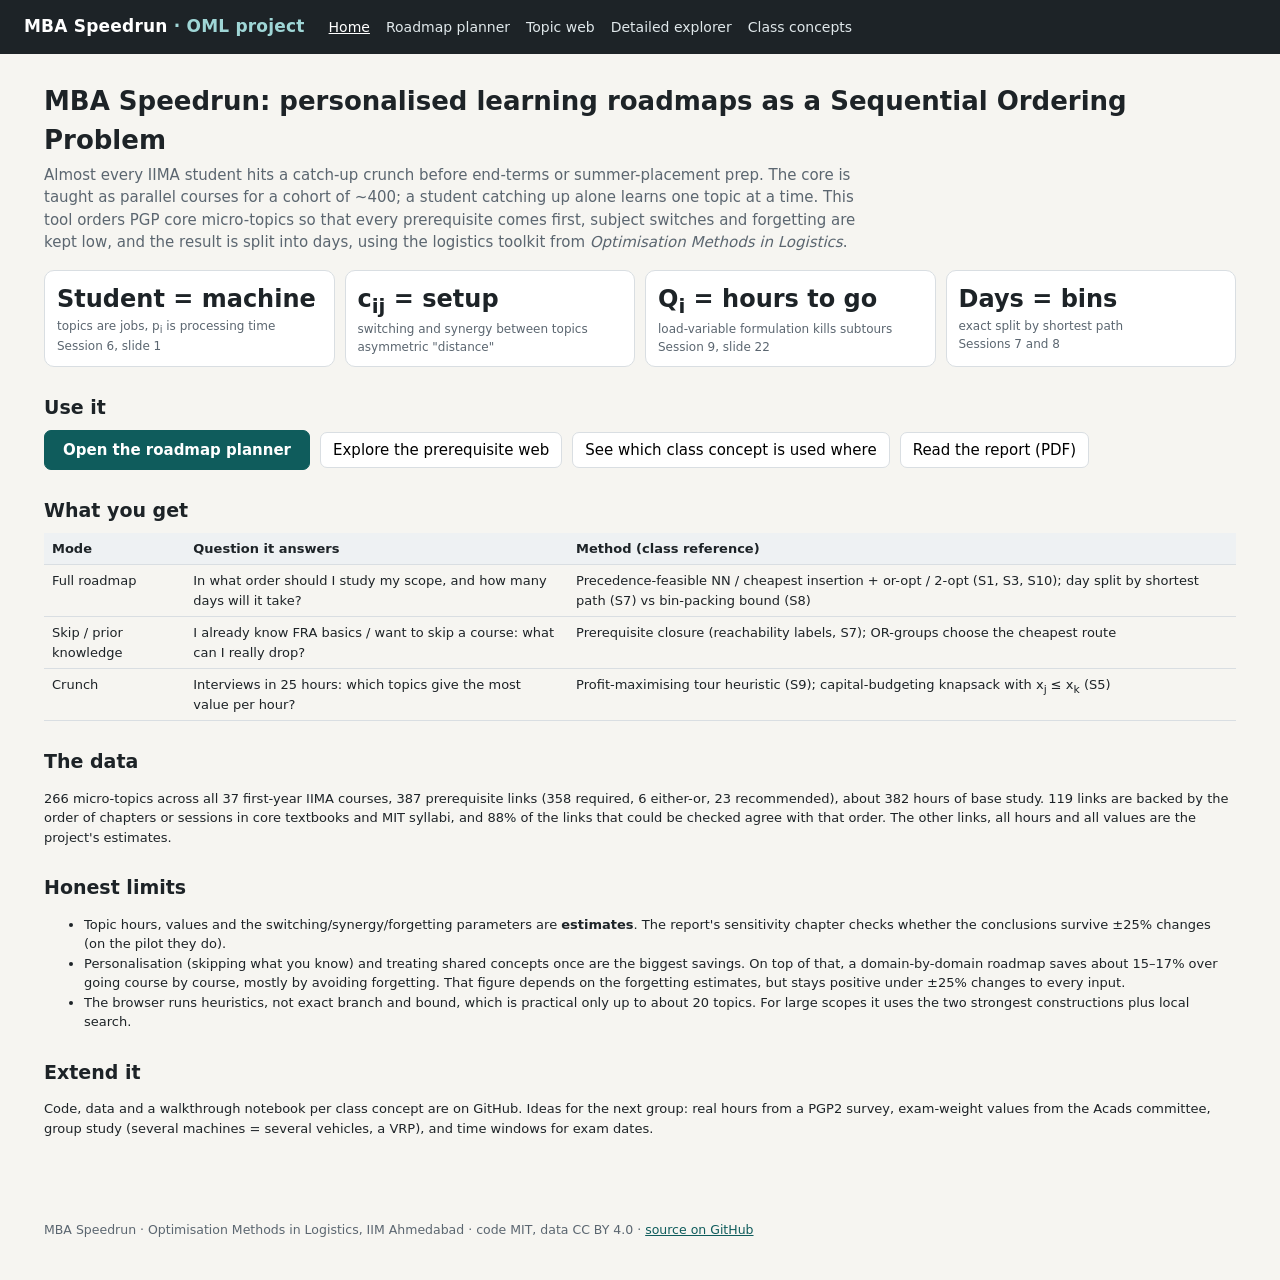
==== docs/index.html @ 9614f182 "MBA Speedrun: learning roadmaps as a Sequential Ordering Problem OML group project, IIM Ahmedabad. M" ====
<!DOCTYPE html>
<html lang="en">
<head>
<meta charset="utf-8">
<meta name="viewport" content="width=device-width, initial-scale=1">
<title>MBA Speedrun · Personalised learning roadmaps</title>
<link rel="stylesheet" href="assets/style.css">
</head>
<body>
<header class="site">
  <div class="brand">MBA Speedrun <span>· OML project</span></div>
  <nav><a href="index.html" class="active">Home</a><a href="planner.html">Roadmap planner</a><a href="explorer.html">Topic web</a><a href="topic-web.html">Detailed explorer</a><a href="concepts.html">Class concepts</a></nav>
</header>
<main>
  <h1>MBA Speedrun: personalised learning roadmaps as a Sequential Ordering Problem</h1>
  <p class="lede">Almost every IIMA student hits a catch-up crunch before end-terms or summer-placement prep. The core is taught as parallel courses for a cohort of ~400; a student catching up alone learns one topic at a time.
  This tool orders PGP core micro-topics so that every prerequisite comes first, subject switches and forgetting are kept low, and the result is split into days, using the logistics toolkit from <i>Optimisation Methods in Logistics</i>.</p>

  <div class="kpis" style="margin:14px 0 6px">
    <div class="kpi"><div class="v">Student = machine</div><div class="l">topics are jobs, p<sub>i</sub> is processing time</div><div class="s">Session 6, slide 1</div></div>
    <div class="kpi"><div class="v">c<sub>ij</sub> = setup</div><div class="l">switching and synergy between topics</div><div class="s">asymmetric "distance"</div></div>
    <div class="kpi"><div class="v">Q<sub>i</sub> = hours to go</div><div class="l">load-variable formulation kills subtours</div><div class="s">Session 9, slide 22</div></div>
    <div class="kpi"><div class="v">Days = bins</div><div class="l">exact split by shortest path</div><div class="s">Sessions 7 and 8</div></div>
  </div>

  <h2>Use it</h2>
  <div class="row">
    <a href="planner.html"><button class="primary" type="button">Open the roadmap planner</button></a>
    <a href="explorer.html"><button type="button">Explore the prerequisite web</button></a>
    <a href="concepts.html"><button type="button">See which class concept is used where</button></a>
    <a href="report.pdf"><button type="button">Read the report (PDF)</button></a>
  </div>

  <h2>What you get</h2>
  <table class="cmp">
    <tr><th>Mode</th><th>Question it answers</th><th>Method (class reference)</th></tr>
    <tr><td>Full roadmap</td><td>In what order should I study my scope, and how many days will it take?</td><td>Precedence-feasible NN / cheapest insertion + or-opt / 2-opt (S1, S3, S10); day split by shortest path (S7) vs bin-packing bound (S8)</td></tr>
    <tr><td>Skip / prior knowledge</td><td>I already know FRA basics / want to skip a course: what can I really drop?</td><td>Prerequisite closure (reachability labels, S7); OR-groups choose the cheapest route</td></tr>
    <tr><td>Crunch</td><td>Interviews in 25 hours: which topics give the most value per hour?</td><td>Profit-maximising tour heuristic (S9); capital-budgeting knapsack with x<sub>j</sub> ≤ x<sub>k</sub> (S5)</td></tr>
  </table>

  <h2>The data</h2>
  <p class="small">266 micro-topics across all 37 first-year IIMA courses, 387 prerequisite links (358 required, 6 either-or, 23 recommended), about 382 hours of base study.
  119 links are backed by the order of chapters or sessions in core textbooks and MIT syllabi, and 88% of the links that could be checked agree with that order. The other links, all hours and all values are the project's estimates.</p>

  <h2>Honest limits</h2>
  <ul class="small">
    <li>Topic hours, values and the switching/synergy/forgetting parameters are <b>estimates</b>. The report's sensitivity chapter checks whether the conclusions survive ±25% changes (on the pilot they do).</li>
    <li>Personalisation (skipping what you know) and treating shared concepts once are the biggest savings. On top of that, a domain-by-domain roadmap saves about 15–17% over going course by course, mostly by avoiding forgetting. That figure depends on the forgetting estimates, but stays positive under ±25% changes to every input.</li>
    <li>The browser runs heuristics, not exact branch and bound, which is practical only up to about 20 topics. For large scopes it uses the two strongest constructions plus local search.</li>
  </ul>

  <h2>Extend it</h2>
  <p class="small">Code, data and a walkthrough notebook per class concept are on GitHub. Ideas for the next group: real hours from a PGP2 survey, exam-weight values from the Acads committee, group study (several machines = several vehicles, a VRP), and time windows for exam dates.</p>
</main>
<footer>MBA Speedrun · Optimisation Methods in Logistics, IIM Ahmedabad · code MIT, data CC BY 4.0 · <a href="https://github.com/p25prathik-hue/mba-speedrun">source on GitHub</a></footer>
</body>
</html>
---- docs/assets/style.css ----
:root{
  --ink:#1d2327; --muted:#5b6670; --line:#d9dee2; --bg:#f6f5f1; --card:#ffffff;
  --accent:#0f5c5c; --accent-2:#b5532a; --warn:#8a5a00; --warn-bg:#fff6e0;
  --d0:#0072B2; --d1:#D55E00; --d2:#009E73; --d3:#CC79A7; --d4:#E69F00; --d5:#56B4E9; --d6:#7f7f7f; --d7:#332288;
  --radius:10px; --mono: ui-monospace, SFMono-Regular, Menlo, Consolas, monospace;
}
*{box-sizing:border-box}
html,body{margin:0;background:var(--bg);color:var(--ink);font:15px/1.5 system-ui,-apple-system,"Segoe UI",Roboto,"Helvetica Neue",Arial,sans-serif}
a{color:var(--accent)}
header.site{background:var(--ink);color:#fff;padding:14px 24px;display:flex;gap:24px;align-items:center;flex-wrap:wrap}
header.site .brand{font-weight:700;letter-spacing:.2px;font-size:17px}
header.site .brand span{color:#9fd6d6;font-weight:600}
header.site nav a{color:#dfe7ea;text-decoration:none;margin-right:16px;font-size:14px}
header.site nav a.active,header.site nav a:hover{color:#fff;text-decoration:underline}
main{max-width:1240px;margin:0 auto;padding:20px 24px 60px}
h1{font-size:26px;margin:8px 0 4px} h2{font-size:19px;margin:26px 0 8px} h3{font-size:15px;margin:14px 0 6px}
p.lede{color:var(--muted);margin:0 0 16px;max-width:820px}
.badge{display:inline-block;font-size:12px;padding:2px 8px;border-radius:99px;background:#e7efe9;color:#24543a;border:1px solid #c5d9cb}
.badge.est{background:var(--warn-bg);color:var(--warn);border-color:#f0d9a6}
.grid{display:grid;grid-template-columns:380px 1fr;gap:20px}
@media (max-width:900px){.grid{grid-template-columns:1fr}}
.card{background:var(--card);border:1px solid var(--line);border-radius:var(--radius);padding:14px 16px}
.row{display:flex;gap:10px;align-items:center;flex-wrap:wrap}
label.small{font-size:13px;color:var(--muted)}
input[type=number]{width:72px;padding:6px 8px;border:1px solid var(--line);border-radius:6px;font:inherit}
select{padding:5px 6px;border:1px solid var(--line);border-radius:6px;font:inherit;background:#fff}
button{font:inherit;border:1px solid var(--line);background:#fff;border-radius:7px;padding:6px 12px;cursor:pointer}
button:hover{border-color:var(--accent)}
button.primary{background:var(--accent);color:#fff;border-color:var(--accent);font-weight:600;padding:8px 18px}
button.preset{font-size:13px;padding:4px 10px}
button.preset.on{background:#e3f0f0;border-color:var(--accent)}
.seg{display:inline-flex;border:1px solid var(--line);border-radius:7px;overflow:hidden}
.seg button{border:0;border-radius:0;padding:6px 12px}
.seg button.on{background:var(--accent);color:#fff}
.course{border-top:1px solid var(--line);padding:8px 0}
.course summary{cursor:pointer;display:flex;justify-content:space-between;align-items:center;gap:8px;list-style:none}
.course summary::-webkit-details-marker{display:none}
.course .cname{font-weight:600;font-size:14px}
.topic{display:grid;grid-template-columns:20px 1fr 92px;gap:6px;align-items:center;font-size:13px;padding:3px 0 3px 4px}
.topic .t{color:var(--ink)} .topic .h{color:var(--muted);font-size:12px}
.topic.off .t{color:#9aa3aa;text-decoration:line-through}
.chip{display:inline-block;width:10px;height:10px;border-radius:2px;margin-right:6px;vertical-align:middle}
.kpis{display:grid;grid-template-columns:repeat(4,1fr);gap:10px}
@media (max-width:700px){.kpis{grid-template-columns:repeat(2,1fr)}}
.kpi{background:var(--card);border:1px solid var(--line);border-radius:var(--radius);padding:10px 12px}
.kpi .v{font-size:24px;font-weight:700} .kpi .l{font-size:12px;color:var(--muted)}
.kpi .s{font-size:12px;color:var(--muted)}
.notes{background:var(--warn-bg);border:1px solid #f0d9a6;border-radius:8px;padding:8px 12px;font-size:13px;color:#5d4300;margin:10px 0}
.notes:empty{display:none}
.days{display:grid;grid-template-columns:repeat(auto-fill,minmax(250px,1fr));gap:10px;margin-top:10px}
.day{background:var(--card);border:1px solid var(--line);border-radius:var(--radius);padding:10px 12px;break-inside:avoid}
.day .dh{display:flex;justify-content:space-between;font-weight:600;font-size:14px;margin-bottom:4px}
.day .dh span{color:var(--muted);font-weight:500}
.day ol{margin:0;padding-left:18px;font-size:13px}
.day li{margin:2px 0}
.day li .c{color:var(--muted);font-size:11.5px}
.bar{height:8px;background:#eceff1;border-radius:4px;overflow:hidden;margin:4px 0 6px}
.bar i{display:block;height:100%;background:var(--accent)}
table.cmp{border-collapse:collapse;width:100%;font-size:13px}
table.cmp th,table.cmp td{border-bottom:1px solid var(--line);padding:6px 8px;text-align:left;vertical-align:top}
table.cmp th{background:#eef1f3;font-weight:600}
.muted{color:var(--muted)} .small{font-size:13px}
.how{font-size:13px;color:var(--muted);border-top:1px dashed var(--line);margin-top:18px;padding-top:10px}
.pill{font-size:11px;border:1px solid var(--line);border-radius:99px;padding:1px 7px;margin-left:6px;color:var(--muted)}
.strength-core{font-weight:700;color:#0f5c5c} .strength-supporting{color:#5b6670} .strength-not{color:#a0a7ad}
footer{max-width:1240px;margin:0 auto;padding:10px 24px 40px;color:var(--muted);font-size:12.5px}
@media print{header.site,.noprint,button{display:none!important} body{background:#fff} .grid{grid-template-columns:1fr} .card,.day,.kpi{border-color:#999}}
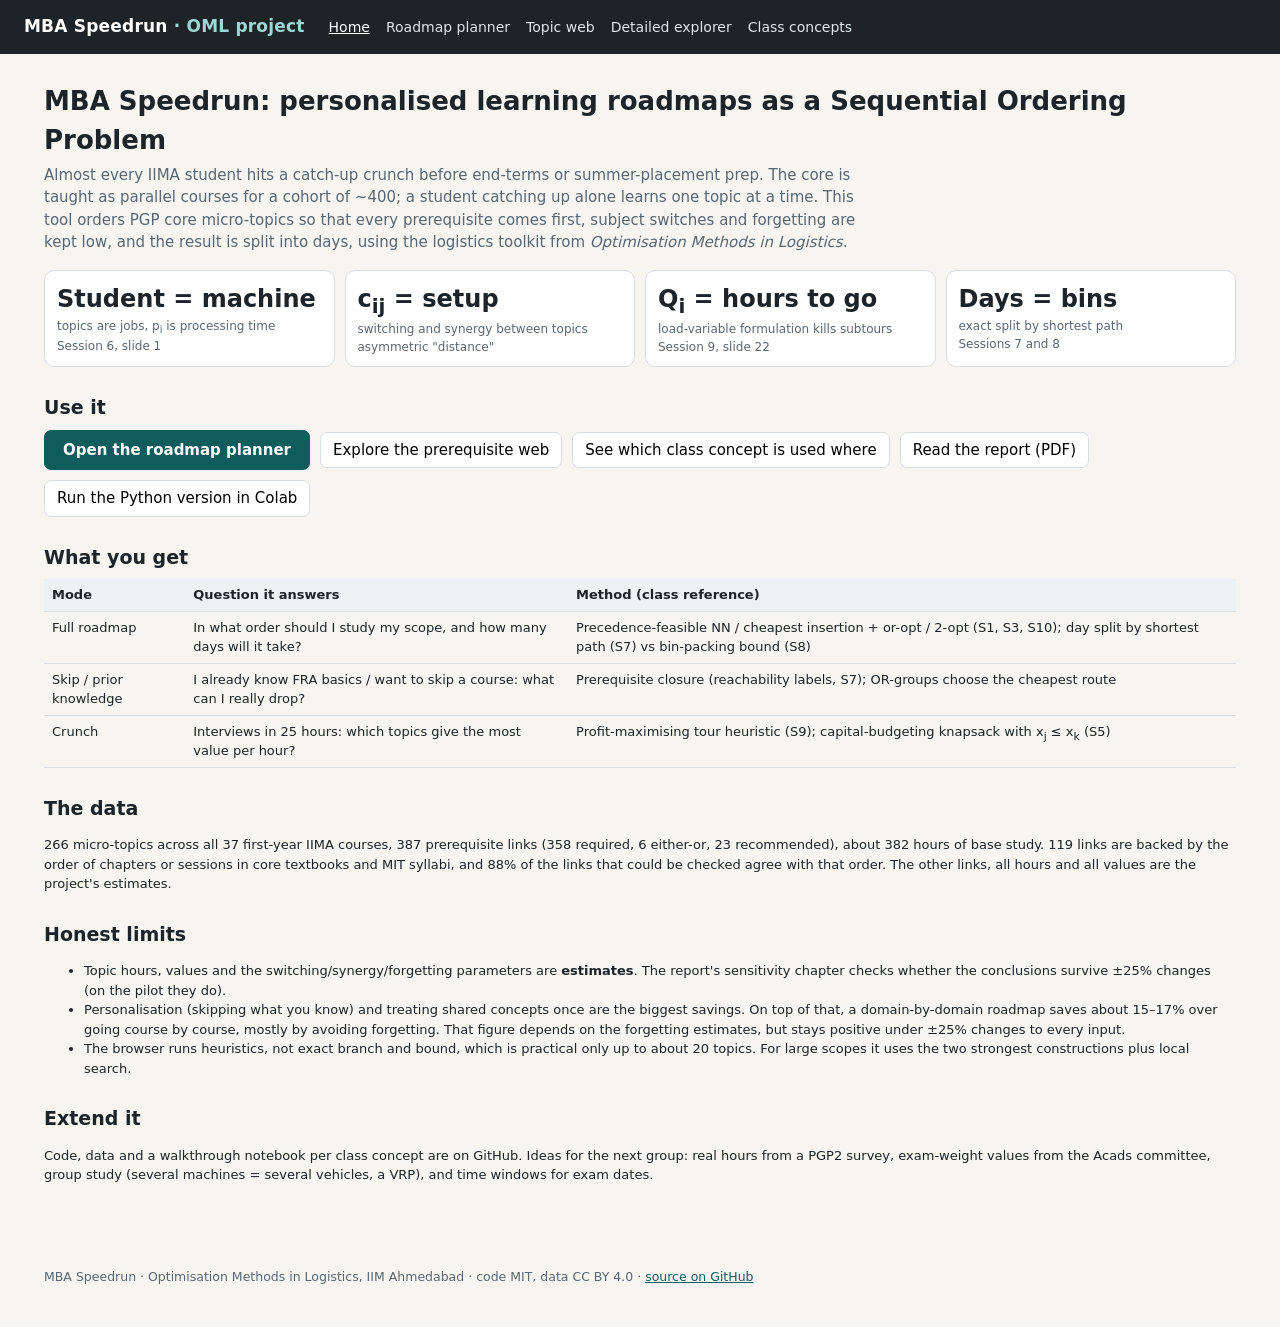
==== commit f0a47e13: "Add easy ways to run the tool: launchers, menu and Colab notebook - START_HERE_Windows.bat / start_m" ====
--- a/docs/index.html
+++ b/docs/index.html
@@ -29,6 +29,7 @@
     <a href="explorer.html"><button type="button">Explore the prerequisite web</button></a>
     <a href="concepts.html"><button type="button">See which class concept is used where</button></a>
     <a href="report.pdf"><button type="button">Read the report (PDF)</button></a>
+    <a href="https://colab.research.google.com/github/p25prathik-hue/mba-speedrun/blob/main/notebooks/00_run_in_colab.ipynb"><button type="button">Run the Python version in Colab</button></a>
   </div>
 
   <h2>What you get</h2>
